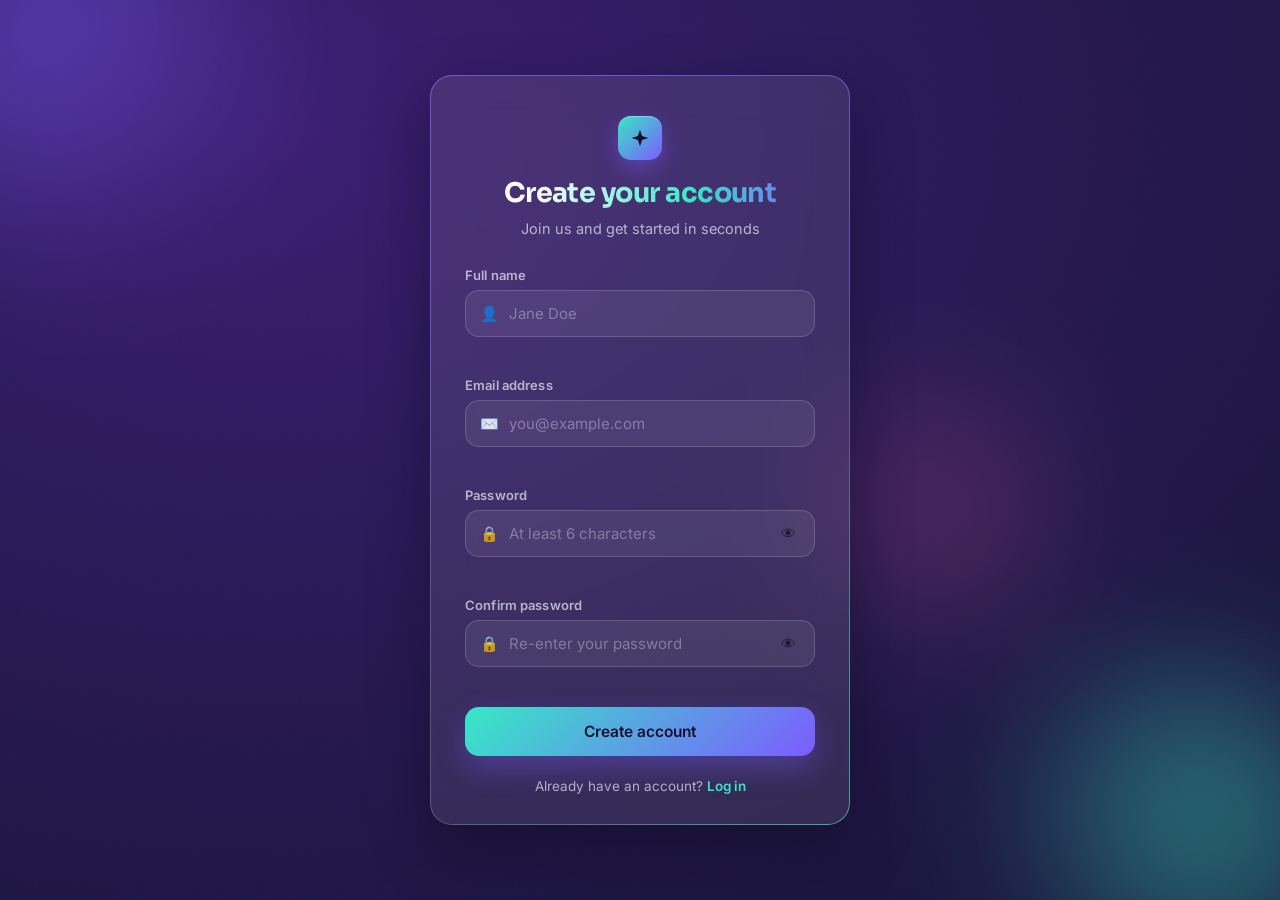
==== index.html @ 811b29ae "Add files via upload" ====
<!DOCTYPE html>
<html lang="en">
<head>
<meta charset="UTF-8" />
<meta name="viewport" content="width=device-width, initial-scale=1.0" />
<title>Create Your Account</title>
<link rel="preconnect" href="https://fonts.googleapis.com">
<link href="https://fonts.googleapis.com/css2?family=Sora:wght@500;600;700;800&family=Inter:wght@400;500;600&display=swap" rel="stylesheet">
<link rel="stylesheet" href="style.css" />
</head>
<body>

  <div class="bg-orbs">
    <span class="orb orb-1"></span>
    <span class="orb orb-2"></span>
    <span class="orb orb-3"></span>
    <span class="grain"></span>
  </div>

  <main class="page">
    <section class="card" id="registerCard">
      <div class="card-glow"></div>
      <div class="card-head">
        <div class="mark">
          <svg viewBox="0 0 24 24" width="20" height="20" fill="none">
            <path d="M12 2 L14.5 9.5 L22 12 L14.5 14.5 L12 22 L9.5 14.5 L2 12 L9.5 9.5 Z" fill="#16102f"/>
          </svg>
        </div>
        <h1>Create your account</h1>
        <p class="sub">Join us and get started in seconds</p>
      </div>

      <form id="registerForm" novalidate>

        <div class="field">
          <label for="fullName">Full name</label>
          <div class="input-wrap">
            <span class="icon">👤</span>
            <input type="text" id="fullName" name="fullName" placeholder="Jane Doe" autocomplete="name" />
          </div>
          <span class="error" id="err-fullName"></span>
        </div>

        <div class="field">
          <label for="email">Email address</label>
          <div class="input-wrap">
            <span class="icon">✉️</span>
            <input type="email" id="email" name="email" placeholder="you@example.com" autocomplete="email" />
          </div>
          <span class="error" id="err-email"></span>
        </div>

        <div class="field">
          <label for="password">Password</label>
          <div class="input-wrap">
            <span class="icon">🔒</span>
            <input type="password" id="password" name="password" placeholder="At least 6 characters" autocomplete="new-password" />
            <button type="button" class="toggle-vis" data-target="password" aria-label="Show password">👁</button>
          </div>
          <span class="error" id="err-password"></span>
        </div>

        <div class="field">
          <label for="confirmPassword">Confirm password</label>
          <div class="input-wrap">
            <span class="icon">🔒</span>
            <input type="password" id="confirmPassword" name="confirmPassword" placeholder="Re-enter your password" autocomplete="new-password" />
            <button type="button" class="toggle-vis" data-target="confirmPassword" aria-label="Show password">👁</button>
          </div>
          <span class="error" id="err-confirmPassword"></span>
        </div>

        <button type="submit" class="btn-primary" id="submitBtn">
          <span class="btn-label">Create account</span>
          <span class="btn-spinner" hidden></span>
        </button>

        <p class="banner" id="formBanner" hidden></p>
      </form>

      <p class="footnote">Already have an account? <a href="#">Log in</a></p>
    </section>

    <!-- Post-submit success state -->
    <section class="card result-card" id="successCard" hidden>
      <div class="card-glow"></div>
      <div class="result-icon success">
        <svg viewBox="0 0 52 52" width="30" height="30">
          <circle class="check-circle" cx="26" cy="26" r="23" fill="none"/>
          <path class="check-mark" fill="none" d="M14 27 L22 35 L38 17"/>
        </svg>
      </div>
      <h2>Check your inbox</h2>
      <p class="sub">
        We've sent a verification link to <strong id="sentToEmail">your email</strong>.
        Click it to activate your account. The link expires in 30 minutes.
      </p>
      <a href="verify.html" class="btn-ghost">Didn't get it? Resend email</a>
    </section>
  </main>

  <script src="script.js"></script>
</body>
</html>
---- style.css ----
/* ============================================
   Design tokens
   ============================================ */
:root {
  --bg-1: #1b1440;
  --bg-2: #3a1c71;
  --bg-3: #6a3aa1;
  --accent: #7c5cff;
  --accent-2: #37e8c6;
  --card-bg: rgba(255, 255, 255, 0.09);
  --card-border: rgba(255, 255, 255, 0.18);
  --text-main: #f5f3ff;
  --text-sub: rgba(245, 243, 255, 0.68);
  --input-bg: rgba(255, 255, 255, 0.07);
  --input-border: rgba(255, 255, 255, 0.16);
  --input-focus: var(--accent-2);
  --error: #ff8a9e;
  --success: #37e8c6;
  --radius-lg: 22px;
  --radius-md: 14px;
  --font-display: 'Sora', sans-serif;
  --font-body: 'Inter', sans-serif;
}

* { box-sizing: border-box; }

html, body {
  margin: 0;
  padding: 0;
  min-height: 100vh;
  font-family: var(--font-body);
  color: var(--text-main);
  background: radial-gradient(120% 120% at 15% 10%, var(--bg-2) 0%, var(--bg-1) 55%, #0f0a29 100%);
  background-size: 140% 140%;
  animation: bgShift 22s ease-in-out infinite;
  overflow-x: hidden;
}
@keyframes bgShift {
  0%, 100% { background-position: 0% 0%; }
  50% { background-position: 40% 20%; }
}
@media (prefers-reduced-motion: reduce) {
  html, body { animation: none; }
}

/* ============================================
   Ambient background orbs (signature element)
   ============================================ */
.bg-orbs {
  position: fixed;
  inset: 0;
  z-index: 0;
  overflow: hidden;
  pointer-events: none;
}
.orb {
  position: absolute;
  border-radius: 50%;
  filter: blur(70px);
  opacity: 0.55;
  animation: drift 18s ease-in-out infinite;
}
.orb-1 {
  width: 420px; height: 420px;
  top: -120px; left: -100px;
  background: radial-gradient(circle at 30% 30%, var(--accent), transparent 70%);
  animation-delay: 0s;
}
.orb-2 {
  width: 380px; height: 380px;
  bottom: -140px; right: -80px;
  background: radial-gradient(circle at 60% 40%, var(--accent-2), transparent 70%);
  animation-delay: -6s;
}
.orb-3 {
  width: 300px; height: 300px;
  top: 40%; right: 15%;
  background: radial-gradient(circle at 50% 50%, #ff6fa3, transparent 70%);
  opacity: 0.3;
  animation-delay: -12s;
}
@keyframes drift {
  0%, 100% { transform: translate(0, 0) scale(1); }
  50% { transform: translate(30px, -20px) scale(1.08); }
}
@media (prefers-reduced-motion: reduce) {
  .orb { animation: none; }
}

/* Fine grain texture for depth, sits above the orbs */
.grain {
  position: absolute;
  inset: 0;
  opacity: 0.035;
  background-image: url("data:image/svg+xml,%3Csvg xmlns='http://www.w3.org/2000/svg' width='120' height='120'%3E%3Cfilter id='n'%3E%3CfeTurbulence type='fractalNoise' baseFrequency='0.9' numOctaves='2' stitchTiles='stitch'/%3E%3C/filter%3E%3Crect width='100%25' height='100%25' filter='url(%23n)'/%3E%3C/svg%3E");
  mix-blend-mode: overlay;
}

/* ============================================
   Layout
   ============================================ */
.page {
  position: relative;
  z-index: 1;
  min-height: 100vh;
  display: flex;
  align-items: center;
  justify-content: center;
  padding: 32px 20px;
}

/* ============================================
   Glass card
   ============================================ */
.card {
  position: relative;
  width: 100%;
  max-width: 420px;
  background: var(--card-bg);
  border: 1px solid var(--card-border);
  border-radius: var(--radius-lg);
  backdrop-filter: blur(22px);
  -webkit-backdrop-filter: blur(22px);
  box-shadow: 0 24px 60px rgba(10, 6, 30, 0.45);
  padding: 40px 34px 30px;
  animation: rise 0.6s cubic-bezier(0.16, 1, 0.3, 1);
  isolation: isolate;
}
@keyframes rise {
  from { opacity: 0; transform: translateY(18px); }
  to { opacity: 1; transform: translateY(0); }
}

/* Slow-rotating conic glow traced just behind the card border —
   the signature detail that makes the glass feel alive. */
.card-glow {
  position: absolute;
  inset: -1px;
  border-radius: inherit;
  z-index: -1;
  padding: 1px;
  background: conic-gradient(from var(--glow-angle, 0deg), var(--accent), transparent 25%, var(--accent-2), transparent 60%, var(--accent));
  -webkit-mask: linear-gradient(#000 0 0) content-box, linear-gradient(#000 0 0);
  -webkit-mask-composite: xor;
  mask-composite: exclude;
  opacity: 0.55;
  animation: rotateGlow 6s linear infinite;
}
@property --glow-angle {
  syntax: '<angle>';
  initial-value: 0deg;
  inherits: false;
}
@keyframes rotateGlow {
  to { --glow-angle: 360deg; }
}
@media (prefers-reduced-motion: reduce) {
  .card-glow { animation: none; }
}

.card-head { text-align: center; margin-bottom: 28px; }
.mark {
  width: 44px; height: 44px;
  margin: 0 auto 16px;
  display: flex; align-items: center; justify-content: center;
  border-radius: 13px;
  background: linear-gradient(135deg, var(--accent-2), var(--accent));
  box-shadow: 0 8px 22px rgba(124, 92, 255, 0.45), inset 0 1px 0 rgba(255,255,255,0.3);
}
.card-head h1 {
  font-family: var(--font-display);
  font-size: 27px;
  font-weight: 700;
  margin: 0 0 8px;
  letter-spacing: -0.02em;
  background: linear-gradient(100deg, #ffffff 20%, var(--accent-2) 65%, var(--accent) 100%);
  -webkit-background-clip: text;
  background-clip: text;
  color: transparent;
}
.sub {
  color: var(--text-sub);
  font-size: 14.5px;
  line-height: 1.5;
  margin: 0;
}

/* ============================================
   Form fields
   ============================================ */
.field { margin-bottom: 18px; }
label {
  display: block;
  font-size: 13px;
  font-weight: 600;
  margin-bottom: 7px;
  color: var(--text-sub);
  letter-spacing: 0.01em;
}
.input-wrap {
  display: flex;
  align-items: center;
  background: var(--input-bg);
  border: 1px solid var(--input-border);
  border-radius: var(--radius-md);
  padding: 0 14px;
  transition: border-color 0.2s ease, box-shadow 0.2s ease, background 0.2s ease;
}
.input-wrap:focus-within {
  border-color: var(--input-focus);
  box-shadow: 0 0 0 3px rgba(55, 232, 198, 0.15);
  background: rgba(255, 255, 255, 0.1);
}
.input-wrap .icon {
  font-size: 15px;
  margin-right: 10px;
  opacity: 0.85;
}
.input-wrap input {
  flex: 1;
  border: none;
  outline: none;
  background: transparent;
  color: var(--text-main);
  font-family: var(--font-body);
  font-size: 15px;
  padding: 13px 0;
}
.input-wrap input::placeholder { color: rgba(245, 243, 255, 0.35); }

.toggle-vis {
  background: none;
  border: none;
  cursor: pointer;
  font-size: 15px;
  opacity: 0.6;
  padding: 4px;
  transition: opacity 0.15s ease;
}
.toggle-vis:hover { opacity: 1; }

.field.has-error .input-wrap {
  border-color: var(--error);
  box-shadow: 0 0 0 3px rgba(255, 138, 158, 0.14);
}
.error {
  display: block;
  min-height: 16px;
  font-size: 12.5px;
  color: var(--error);
  margin-top: 6px;
  font-weight: 500;
}

/* ============================================
   Buttons
   ============================================ */
.btn-primary {
  position: relative;
  width: 100%;
  border: none;
  border-radius: var(--radius-md);
  padding: 15px 0;
  margin-top: 6px;
  font-family: var(--font-body);
  font-size: 15.5px;
  font-weight: 600;
  color: #16102f;
  background: linear-gradient(135deg, var(--accent-2), var(--accent));
  cursor: pointer;
  display: flex;
  align-items: center;
  justify-content: center;
  gap: 10px;
  overflow: hidden;
  transition: transform 0.15s ease, box-shadow 0.2s ease, opacity 0.2s ease;
  box-shadow: 0 12px 28px rgba(124, 92, 255, 0.35);
}
.btn-primary::before {
  content: "";
  position: absolute;
  top: 0; left: -60%;
  width: 40%; height: 100%;
  background: linear-gradient(120deg, transparent, rgba(255,255,255,0.55), transparent);
  transform: skewX(-20deg);
  transition: left 0.6s ease;
}
.btn-primary:hover::before { left: 130%; }
.btn-primary:hover { transform: translateY(-2px); box-shadow: 0 16px 34px rgba(124, 92, 255, 0.45); }
.btn-primary:active { transform: translateY(0); }
.btn-primary:disabled { opacity: 0.7; cursor: not-allowed; transform: none; }
.btn-primary:disabled::before { display: none; }

.btn-spinner {
  width: 16px; height: 16px;
  border: 2px solid rgba(22, 16, 47, 0.3);
  border-top-color: #16102f;
  border-radius: 50%;
  animation: spin 0.7s linear infinite;
}
@keyframes spin { to { transform: rotate(360deg); } }

.btn-ghost {
  display: inline-block;
  margin-top: 22px;
  padding: 12px 22px;
  border-radius: var(--radius-md);
  border: 1px solid var(--input-border);
  color: var(--text-main);
  text-decoration: none;
  font-size: 14px;
  font-weight: 600;
  transition: background 0.2s ease, border-color 0.2s ease;
}
.btn-ghost:hover { background: rgba(255,255,255,0.08); border-color: var(--accent-2); }

.footnote {
  text-align: center;
  margin: 22px 0 0;
  font-size: 13.5px;
  color: var(--text-sub);
}
.footnote a {
  color: var(--accent-2);
  font-weight: 600;
  text-decoration: none;
}
.footnote a:hover { text-decoration: underline; }

.banner {
  margin: 14px 0 0;
  padding: 11px 14px;
  border-radius: 10px;
  font-size: 13px;
  font-weight: 500;
  text-align: center;
  background: rgba(255, 138, 158, 0.14);
  color: var(--error);
  border: 1px solid rgba(255, 138, 158, 0.3);
}
.banner.ok {
  background: rgba(55, 232, 198, 0.14);
  color: var(--success);
  border-color: rgba(55, 232, 198, 0.3);
}

/* ============================================
   Result states (used on index success + verify.html)
   ============================================ */
#successCard, .result-card {
  text-align: center;
}
.result-icon {
  width: 64px; height: 64px;
  margin: 0 auto 18px;
  display: flex; align-items: center; justify-content: center;
  border-radius: 50%;
  font-size: 28px;
  font-weight: 700;
}
.result-icon.success {
  background: rgba(55, 232, 198, 0.15);
  color: var(--success);
  border: 1px solid rgba(55, 232, 198, 0.4);
  animation: popIn 0.5s cubic-bezier(0.34, 1.56, 0.64, 1);
}
.result-icon.error {
  background: rgba(255, 138, 158, 0.15);
  color: var(--error);
  border: 1px solid rgba(255, 138, 158, 0.4);
  animation: popIn 0.5s cubic-bezier(0.34, 1.56, 0.64, 1);
}
@keyframes popIn {
  from { opacity: 0; transform: scale(0.5); }
  to { opacity: 1; transform: scale(1); }
}

/* Animated checkmark stroke, used inside .result-icon.success */
.check-circle {
  stroke: var(--success);
  stroke-width: 2;
  stroke-dasharray: 145;
  stroke-dashoffset: 145;
  animation: drawCircle 0.5s ease forwards;
}
.check-mark {
  stroke: var(--success);
  stroke-width: 3.5;
  stroke-linecap: round;
  stroke-linejoin: round;
  stroke-dasharray: 34;
  stroke-dashoffset: 34;
  animation: drawCheck 0.35s 0.45s ease forwards;
}
@keyframes drawCircle { to { stroke-dashoffset: 0; } }
@keyframes drawCheck { to { stroke-dashoffset: 0; } }
@media (prefers-reduced-motion: reduce) {
  .result-icon.success, .result-icon.error { animation: none; }
  .check-circle, .check-mark { animation: none; stroke-dashoffset: 0; }
}
.result-card h2 {
  font-family: var(--font-display);
  font-size: 23px;
  margin: 0 0 10px;
}
#successCard h2 {
  font-family: var(--font-display);
  font-size: 23px;
  margin: 0 0 10px;
}
.result-card p, #successCard p { color: var(--text-sub); font-size: 14.5px; line-height: 1.6; }

.spinner-lg {
  width: 40px; height: 40px;
  margin: 0 auto 18px;
  border: 3px solid rgba(255,255,255,0.15);
  border-top-color: var(--accent-2);
  border-radius: 50%;
  animation: spin 0.8s linear infinite;
}

/* ============================================
   Responsive
   ============================================ */
@media (max-width: 480px) {
  .card { padding: 32px 24px 26px; border-radius: 18px; }
  .card-head h1 { font-size: 22px; }
}
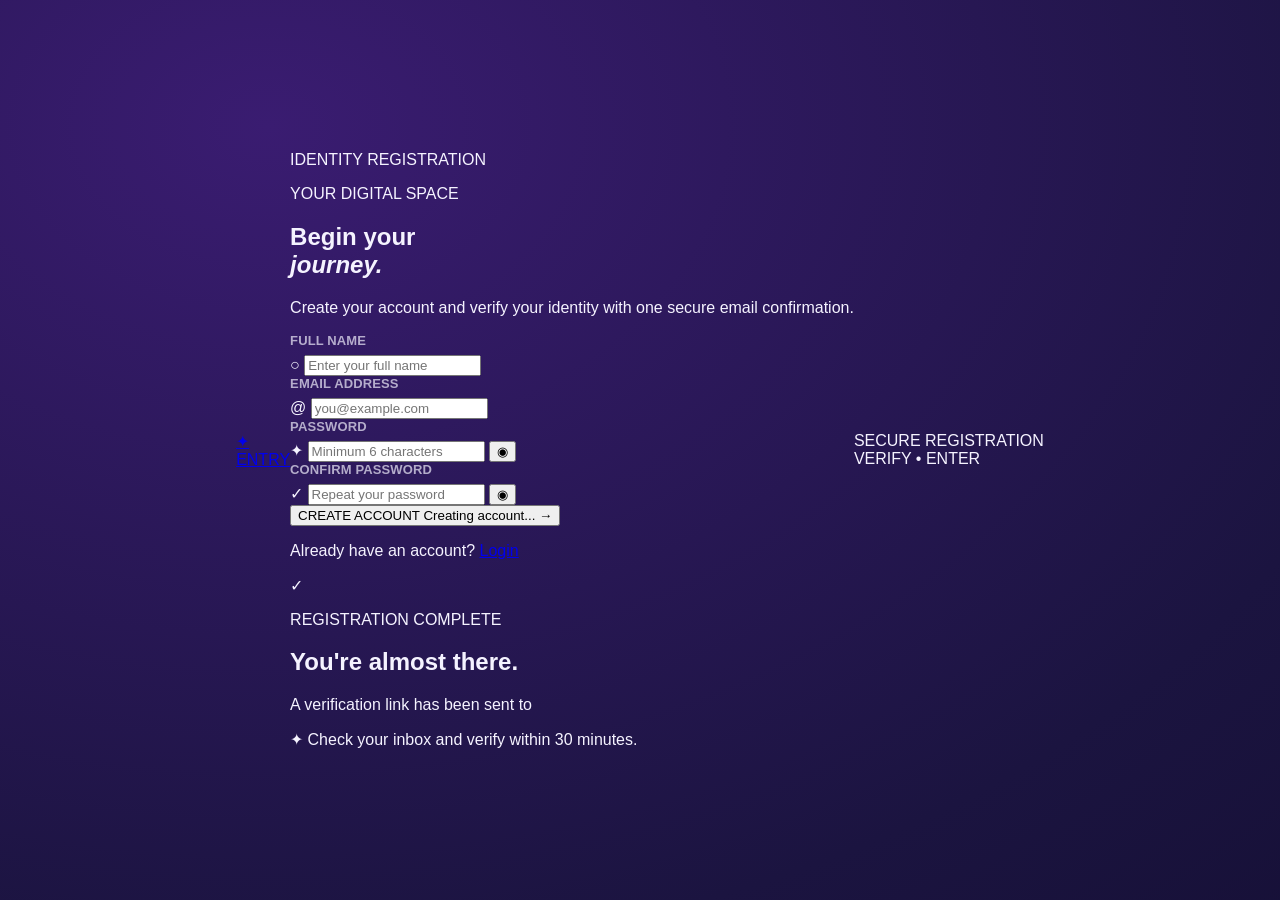
==== commit 5d0bf7c6: "10" ====
--- a/index.html
+++ b/index.html
@@ -1,104 +1,323 @@
 <!DOCTYPE html>
 <html lang="en">
 <head>
-<meta charset="UTF-8" />
-<meta name="viewport" content="width=device-width, initial-scale=1.0" />
-<title>Create Your Account</title>
-<link rel="preconnect" href="https://fonts.googleapis.com">
-<link href="https://fonts.googleapis.com/css2?family=Sora:wght@500;600;700;800&family=Inter:wght@400;500;600&display=swap" rel="stylesheet">
-<link rel="stylesheet" href="style.css" />
+    <meta charset="UTF-8">
+    <meta name="viewport" content="width=device-width, initial-scale=1.0">
+
+    <title>ENTRY — Create Account</title>
+
+    <link rel="preconnect" href="https://fonts.googleapis.com">
+
+    <link rel="preconnect"
+          href="https://fonts.gstatic.com"
+          crossorigin>
+
+    <link href="https://fonts.googleapis.com/css2?family=DM+Mono:wght@400;500&family=Playfair+Display:wght@500;600;700&display=swap"
+          rel="stylesheet">
+
+    <link rel="stylesheet" href="style.css">
 </head>
+
 <body>
 
-  <div class="bg-orbs">
-    <span class="orb orb-1"></span>
-    <span class="orb orb-2"></span>
-    <span class="orb orb-3"></span>
-    <span class="grain"></span>
-  </div>
-
-  <main class="page">
-    <section class="card" id="registerCard">
-      <div class="card-glow"></div>
-      <div class="card-head">
-        <div class="mark">
-          <svg viewBox="0 0 24 24" width="20" height="20" fill="none">
-            <path d="M12 2 L14.5 9.5 L22 12 L14.5 14.5 L12 22 L9.5 14.5 L2 12 L9.5 9.5 Z" fill="#16102f"/>
-          </svg>
+    <!-- Background layers -->
+    <div class="background"></div>
+    <div class="background-overlay"></div>
+
+    <!-- Decorative glow -->
+    <div class="glow glow-one"></div>
+    <div class="glow glow-two"></div>
+    <div class="noise"></div>
+
+
+    <main class="page">
+
+        <!-- Brand -->
+        <a href="#" class="brand">
+
+            <div class="brand-icon">
+                ✦
+            </div>
+
+            <span>ENTRY</span>
+
+        </a>
+
+
+        <!-- Main Glass Card -->
+        <section class="glass-card">
+
+            <div class="card-top">
+
+                <div class="status-dot"></div>
+
+                <span>IDENTITY REGISTRATION</span>
+
+            </div>
+
+
+            <div class="heading">
+
+                <p class="eyebrow">
+                    YOUR DIGITAL SPACE
+                </p>
+
+                <h1>
+                    Begin your<br>
+                    <em>journey.</em>
+                </h1>
+
+                <p class="subtitle">
+                    Create your account and verify your identity
+                    with one secure email confirmation.
+                </p>
+
+            </div>
+
+
+            <!-- Form -->
+            <form id="registrationForm" novalidate>
+
+
+                <!-- Full Name -->
+                <div class="field-group">
+
+                    <label for="fullName">
+                        FULL NAME
+                    </label>
+
+                    <div class="input-container">
+
+                        <span class="field-icon">○</span>
+
+                        <input
+                            type="text"
+                            id="fullName"
+                            placeholder="Enter your full name"
+                            autocomplete="name"
+                        >
+
+                    </div>
+
+                    <small
+                        class="error-message"
+                        id="nameError"
+                    ></small>
+
+                </div>
+
+
+                <!-- Email -->
+                <div class="field-group">
+
+                    <label for="email">
+                        EMAIL ADDRESS
+                    </label>
+
+                    <div class="input-container">
+
+                        <span class="field-icon">@</span>
+
+                        <input
+                            type="email"
+                            id="email"
+                            placeholder="you@example.com"
+                            autocomplete="email"
+                        >
+
+                    </div>
+
+                    <small
+                        class="error-message"
+                        id="emailError"
+                    ></small>
+
+                </div>
+
+
+                <!-- Password -->
+                <div class="field-group">
+
+                    <label for="password">
+                        PASSWORD
+                    </label>
+
+                    <div class="input-container">
+
+                        <span class="field-icon">✦</span>
+
+                        <input
+                            type="password"
+                            id="password"
+                            placeholder="Minimum 6 characters"
+                            autocomplete="new-password"
+                        >
+
+                        <button
+                            type="button"
+                            class="toggle-password"
+                            data-target="password"
+                        >
+                            ◉
+                        </button>
+
+                    </div>
+
+                    <small
+                        class="error-message"
+                        id="passwordError"
+                    ></small>
+
+                </div>
+
+
+                <!-- Confirm Password -->
+                <div class="field-group">
+
+                    <label for="confirmPassword">
+                        CONFIRM PASSWORD
+                    </label>
+
+                    <div class="input-container">
+
+                        <span class="field-icon">✓</span>
+
+                        <input
+                            type="password"
+                            id="confirmPassword"
+                            placeholder="Repeat your password"
+                            autocomplete="new-password"
+                        >
+
+                        <button
+                            type="button"
+                            class="toggle-password"
+                            data-target="confirmPassword"
+                        >
+                            ◉
+                        </button>
+
+                    </div>
+
+                    <small
+                        class="error-message"
+                        id="confirmPasswordError"
+                    ></small>
+
+                </div>
+
+
+                <!-- Submit -->
+                <button
+                    type="submit"
+                    class="create-button"
+                    id="submitButton"
+                >
+
+                    <span class="button-text">
+                        CREATE ACCOUNT
+                    </span>
+
+                    <span class="button-loading">
+
+                        <span class="spinner"></span>
+
+                        Creating account...
+
+                    </span>
+
+                    <span class="button-arrow">
+                        →
+                    </span>
+
+                </button>
+
+
+                <p class="login-link">
+
+                    Already have an account?
+
+                    <a href="#" id="loginLink">
+                        Login
+                    </a>
+
+                </p>
+
+
+            </form>
+
+
+            <!-- Success -->
+            <div
+                class="success-state"
+                id="successState"
+            >
+
+                <div class="success-animation">
+
+                    <div class="pulse-ring ring-1"></div>
+                    <div class="pulse-ring ring-2"></div>
+
+                    <div class="success-circle">
+                        ✓
+                    </div>
+
+                </div>
+
+
+                <p class="eyebrow">
+                    REGISTRATION COMPLETE
+                </p>
+
+                <h2>
+                    You're almost there.
+                </h2>
+
+                <p>
+                    A verification link has been sent to
+                </p>
+
+                <strong id="registeredEmail"></strong>
+
+                <div class="verification-note">
+
+                    <span>✦</span>
+
+                    Check your inbox and verify within
+                    30 minutes.
+
+                </div>
+
+            </div>
+
+
+        </section>
+
+
+        <!-- Bottom information -->
+        <div class="bottom-bar">
+
+            <span>
+                SECURE REGISTRATION
+            </span>
+
+            <div class="bottom-line"></div>
+
+            <span>
+                VERIFY • ENTER
+            </span>
+
         </div>
-        <h1>Create your account</h1>
-        <p class="sub">Join us and get started in seconds</p>
-      </div>
-
-      <form id="registerForm" novalidate>
-
-        <div class="field">
-          <label for="fullName">Full name</label>
-          <div class="input-wrap">
-            <span class="icon">👤</span>
-            <input type="text" id="fullName" name="fullName" placeholder="Jane Doe" autocomplete="name" />
-          </div>
-          <span class="error" id="err-fullName"></span>
-        </div>
-
-        <div class="field">
-          <label for="email">Email address</label>
-          <div class="input-wrap">
-            <span class="icon">✉️</span>
-            <input type="email" id="email" name="email" placeholder="you@example.com" autocomplete="email" />
-          </div>
-          <span class="error" id="err-email"></span>
-        </div>
-
-        <div class="field">
-          <label for="password">Password</label>
-          <div class="input-wrap">
-            <span class="icon">🔒</span>
-            <input type="password" id="password" name="password" placeholder="At least 6 characters" autocomplete="new-password" />
-            <button type="button" class="toggle-vis" data-target="password" aria-label="Show password">👁</button>
-          </div>
-          <span class="error" id="err-password"></span>
-        </div>
-
-        <div class="field">
-          <label for="confirmPassword">Confirm password</label>
-          <div class="input-wrap">
-            <span class="icon">🔒</span>
-            <input type="password" id="confirmPassword" name="confirmPassword" placeholder="Re-enter your password" autocomplete="new-password" />
-            <button type="button" class="toggle-vis" data-target="confirmPassword" aria-label="Show password">👁</button>
-          </div>
-          <span class="error" id="err-confirmPassword"></span>
-        </div>
-
-        <button type="submit" class="btn-primary" id="submitBtn">
-          <span class="btn-label">Create account</span>
-          <span class="btn-spinner" hidden></span>
-        </button>
-
-        <p class="banner" id="formBanner" hidden></p>
-      </form>
-
-      <p class="footnote">Already have an account? <a href="#">Log in</a></p>
-    </section>
-
-    <!-- Post-submit success state -->
-    <section class="card result-card" id="successCard" hidden>
-      <div class="card-glow"></div>
-      <div class="result-icon success">
-        <svg viewBox="0 0 52 52" width="30" height="30">
-          <circle class="check-circle" cx="26" cy="26" r="23" fill="none"/>
-          <path class="check-mark" fill="none" d="M14 27 L22 35 L38 17"/>
-        </svg>
-      </div>
-      <h2>Check your inbox</h2>
-      <p class="sub">
-        We've sent a verification link to <strong id="sentToEmail">your email</strong>.
-        Click it to activate your account. The link expires in 30 minutes.
-      </p>
-      <a href="verify.html" class="btn-ghost">Didn't get it? Resend email</a>
-    </section>
-  </main>
-
-  <script src="script.js"></script>
+
+    </main>
+
+
+    <script>
+        const GOOGLE_SCRIPT_URL =
+            "https://script.google.com/macros/s/AKfycbzxrEONZrAK8eByvMk0_lP7dXljjqWOfRsW-4a5sFBp13qctJeurpZfSbPmADkoZ0pYuw/exec";
+    </script>
+
+    <script src="script.js"></script>
+
 </body>
 </html>
